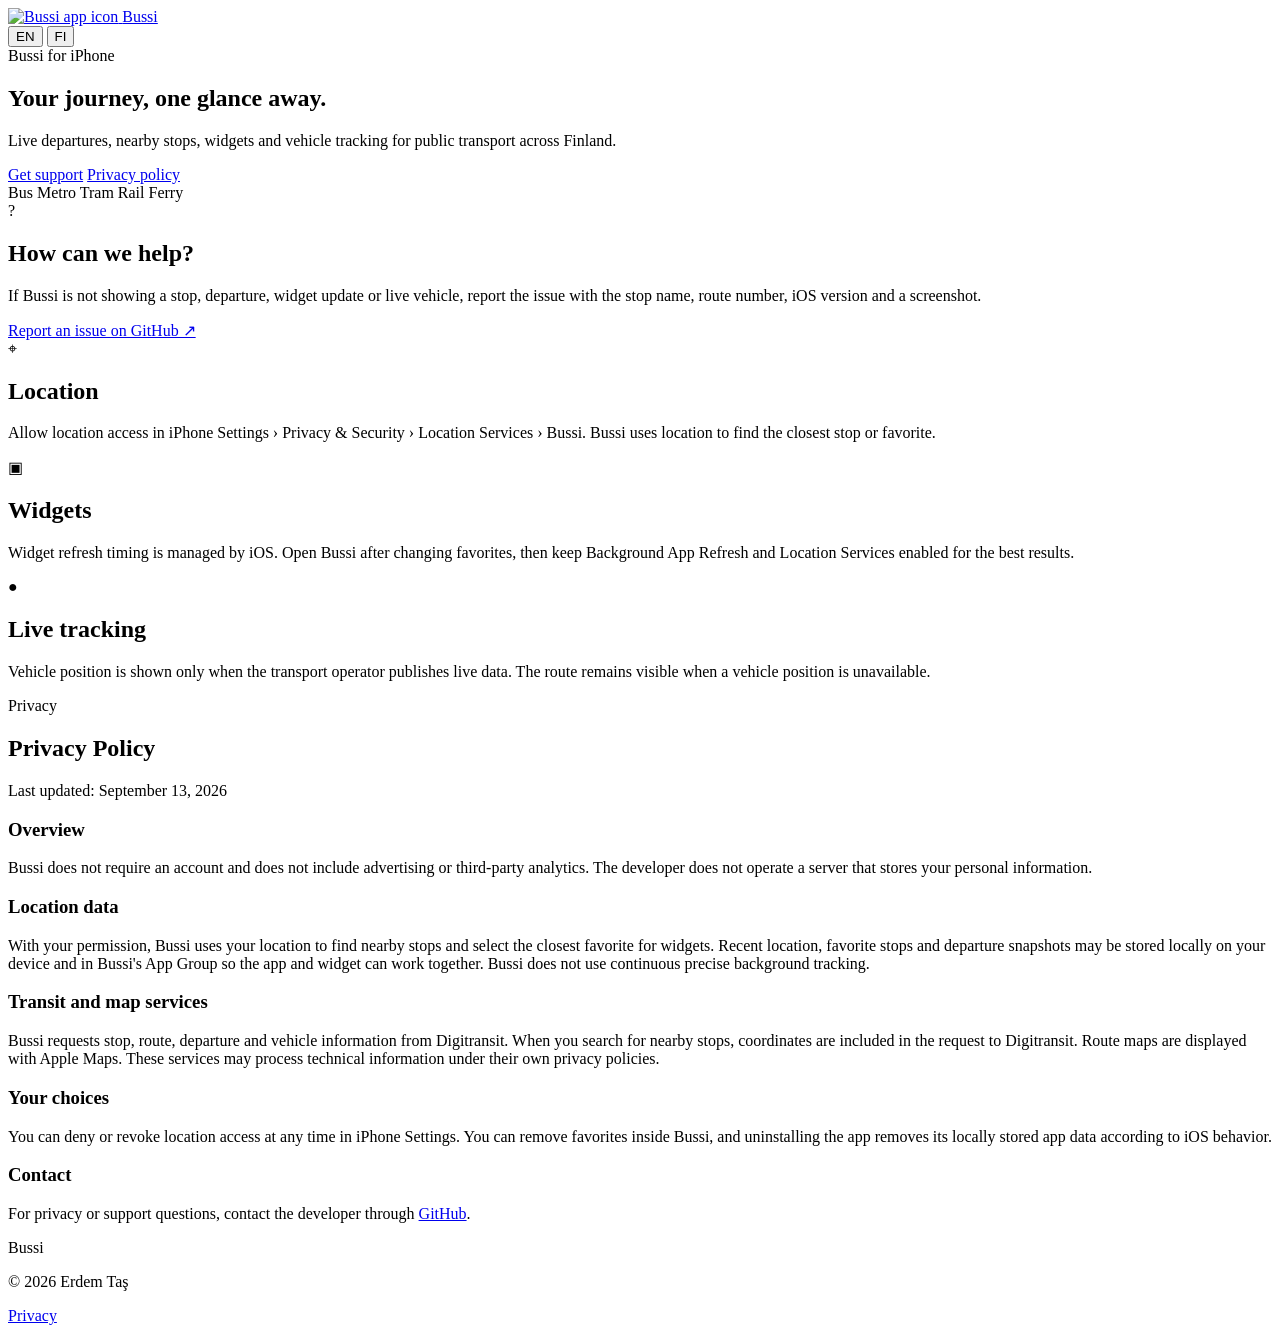
==== index.html @ bdcd13f4 "Add bilingual support and privacy page" ====
<!doctype html>
<html lang="en">
<head>
  <meta charset="utf-8">
  <meta name="viewport" content="width=device-width, initial-scale=1">
  <meta name="description" content="Official support and privacy information for Bussi, a public transport companion for Finland.">
  <meta name="theme-color" content="#68d9e6">
  <title>Bussi Support</title>
  <link rel="icon" href="assets/bussi-icon.svg">
  <link rel="stylesheet" href="styles.css">
</head>
<body>
  <div class="route-lines" aria-hidden="true"></div>
  <header class="topbar">
    <a class="brand" href="#top" aria-label="Bussi Support home">
      <img src="assets/bussi-icon.svg" alt="Bussi app icon">
      <span>Bussi</span>
    </a>
    <nav aria-label="Language">
      <button class="language active" type="button" data-language="en">EN</button>
      <button class="language" type="button" data-language="fi">FI</button>
    </nav>
  </header>

  <main id="top">
    <section class="hero">
      <div class="eyebrow" data-en="Bussi for iPhone" data-fi="Bussi iPhonelle">Bussi for iPhone</div>
      <h1 data-en="Your journey, one glance away." data-fi="Matkasi yhdellä silmäyksellä.">Your journey, one glance away.</h1>
      <p data-en="Live departures, nearby stops, widgets and vehicle tracking for public transport across Finland." data-fi="Ajantasaiset lähdöt, lähipysäkit, widgetit ja ajoneuvojen seuranta Suomen joukkoliikenteeseen.">Live departures, nearby stops, widgets and vehicle tracking for public transport across Finland.</p>
      <div class="hero-actions">
        <a class="primary" href="#support" data-en="Get support" data-fi="Tuki">Get support</a>
        <a class="secondary" href="#privacy" data-en="Privacy policy" data-fi="Tietosuojaseloste">Privacy policy</a>
      </div>
      <div class="mode-row" aria-label="Supported transport modes">
        <span class="mode bus">Bus</span>
        <span class="mode metro">Metro</span>
        <span class="mode tram">Tram</span>
        <span class="mode rail">Rail</span>
        <span class="mode ferry">Ferry</span>
      </div>
    </section>

    <section class="cards" id="support">
      <article class="card featured">
        <div class="card-icon">?</div>
        <div>
          <h2 data-en="How can we help?" data-fi="Kuinka voimme auttaa?">How can we help?</h2>
          <p data-en="If Bussi is not showing a stop, departure, widget update or live vehicle, report the issue with the stop name, route number, iOS version and a screenshot." data-fi="Jos Bussi ei näytä pysäkkiä, lähtöä, widget-päivitystä tai ajoneuvon sijaintia, ilmoita pysäkin nimi, linjanumero, iOS-versio ja liitä kuvakaappaus.">If Bussi is not showing a stop, departure, widget update or live vehicle, report the issue with the stop name, route number, iOS version and a screenshot.</p>
          <a class="text-link" href="https://github.com/erdemtas-et/bussi-support/issues/new" data-en="Report an issue on GitHub ↗" data-fi="Ilmoita ongelmasta GitHubissa ↗">Report an issue on GitHub ↗</a>
        </div>
      </article>

      <article class="card">
        <div class="card-icon pin">⌖</div>
        <div>
          <h2 data-en="Location" data-fi="Sijainti">Location</h2>
          <p data-en="Allow location access in iPhone Settings › Privacy & Security › Location Services › Bussi. Bussi uses location to find the closest stop or favorite." data-fi="Salli sijainti kohdassa iPhonen Asetukset › Tietosuoja ja suojaus › Sijaintipalvelut › Bussi. Bussi käyttää sijaintia lähimmän pysäkin tai suosikin löytämiseen.">Allow location access in iPhone Settings › Privacy & Security › Location Services › Bussi. Bussi uses location to find the closest stop or favorite.</p>
        </div>
      </article>

      <article class="card">
        <div class="card-icon widget">▣</div>
        <div>
          <h2 data-en="Widgets" data-fi="Widgetit">Widgets</h2>
          <p data-en="Widget refresh timing is managed by iOS. Open Bussi after changing favorites, then keep Background App Refresh and Location Services enabled for the best results." data-fi="iOS hallitsee widgettien päivitysaikataulua. Avaa Bussi suosikkien vaihtamisen jälkeen ja pidä taustapäivitys sekä sijaintipalvelut käytössä parhaan tuloksen saamiseksi.">Widget refresh timing is managed by iOS. Open Bussi after changing favorites, then keep Background App Refresh and Location Services enabled for the best results.</p>
        </div>
      </article>

      <article class="card">
        <div class="card-icon live">●</div>
        <div>
          <h2 data-en="Live tracking" data-fi="Reaaliaikainen seuranta">Live tracking</h2>
          <p data-en="Vehicle position is shown only when the transport operator publishes live data. The route remains visible when a vehicle position is unavailable." data-fi="Ajoneuvon sijainti näytetään vain, kun liikennöitsijä julkaisee reaaliaikaista dataa. Reitti näkyy edelleen, vaikka ajoneuvon sijaintia ei olisi saatavilla.">Vehicle position is shown only when the transport operator publishes live data. The route remains visible when a vehicle position is unavailable.</p>
        </div>
      </article>
    </section>

    <section class="legal" id="privacy">
      <div class="legal-heading">
        <span data-en="Privacy" data-fi="Tietosuoja">Privacy</span>
        <h2 data-en="Privacy Policy" data-fi="Tietosuojaseloste">Privacy Policy</h2>
        <p data-en="Last updated: September 13, 2026" data-fi="Päivitetty viimeksi: 13. syyskuuta 2026">Last updated: September 13, 2026</p>
      </div>

      <div class="legal-content">
        <h3 data-en="Overview" data-fi="Yleistä">Overview</h3>
        <p data-en="Bussi does not require an account and does not include advertising or third-party analytics. The developer does not operate a server that stores your personal information." data-fi="Bussi ei vaadi käyttäjätiliä eikä sisällä mainontaa tai kolmannen osapuolen analytiikkaa. Kehittäjä ei ylläpidä palvelinta, joka tallentaisi henkilötietojasi.">Bussi does not require an account and does not include advertising or third-party analytics. The developer does not operate a server that stores your personal information.</p>

        <h3 data-en="Location data" data-fi="Sijaintitiedot">Location data</h3>
        <p data-en="With your permission, Bussi uses your location to find nearby stops and select the closest favorite for widgets. Recent location, favorite stops and departure snapshots may be stored locally on your device and in Bussi's App Group so the app and widget can work together. Bussi does not use continuous precise background tracking." data-fi="Luvallasi Bussi käyttää sijaintiasi lähellä olevien pysäkkien löytämiseen ja widgetissä näytettävän lähimmän suosikin valintaan. Viimeisin sijainti, suosikkipysäkit ja lähtötilanne voidaan tallentaa paikallisesti laitteellesi ja Bussi-sovellusryhmään, jotta sovellus ja widget toimivat yhdessä. Bussi ei käytä jatkuvaa tarkkaa taustaseurantaa.">With your permission, Bussi uses your location to find nearby stops and select the closest favorite for widgets. Recent location, favorite stops and departure snapshots may be stored locally on your device and in Bussi's App Group so the app and widget can work together. Bussi does not use continuous precise background tracking.</p>

        <h3 data-en="Transit and map services" data-fi="Joukkoliikenne- ja karttapalvelut">Transit and map services</h3>
        <p data-en="Bussi requests stop, route, departure and vehicle information from Digitransit. When you search for nearby stops, coordinates are included in the request to Digitransit. Route maps are displayed with Apple Maps. These services may process technical information under their own privacy policies." data-fi="Bussi hakee pysäkki-, reitti-, lähtö- ja ajoneuvotietoja Digitransitista. Kun haet lähellä olevia pysäkkejä, sijaintikoordinaatit sisältyvät Digitransitille lähetettävään pyyntöön. Reittikartat näytetään Apple Mapsilla. Nämä palvelut voivat käsitellä teknisiä tietoja omien tietosuojakäytäntöjensä mukaisesti.">Bussi requests stop, route, departure and vehicle information from Digitransit. When you search for nearby stops, coordinates are included in the request to Digitransit. Route maps are displayed with Apple Maps. These services may process technical information under their own privacy policies.</p>

        <h3 data-en="Your choices" data-fi="Valintasi">Your choices</h3>
        <p data-en="You can deny or revoke location access at any time in iPhone Settings. You can remove favorites inside Bussi, and uninstalling the app removes its locally stored app data according to iOS behavior." data-fi="Voit estää tai perua sijaintiluvan milloin tahansa iPhonen asetuksissa. Voit poistaa suosikit Bussissa, ja sovelluksen poistaminen poistaa sen paikallisesti tallennetut tiedot iOS:n toimintaperiaatteiden mukaisesti.">You can deny or revoke location access at any time in iPhone Settings. You can remove favorites inside Bussi, and uninstalling the app removes its locally stored app data according to iOS behavior.</p>

        <h3 data-en="Contact" data-fi="Yhteystiedot">Contact</h3>
        <p><span data-en="For privacy or support questions, contact the developer through " data-fi="Tietosuoja- ja tukikysymyksissä ota yhteyttä kehittäjään ">For privacy or support questions, contact the developer through </span><a href="https://github.com/erdemtas-et">GitHub</a>.</p>
      </div>
    </section>
  </main>

  <footer>
    <div class="brand compact"><img src="assets/bussi-icon.svg" alt=""><span>Bussi</span></div>
    <p>© 2026 Erdem Taş</p>
    <a href="#privacy" data-en="Privacy" data-fi="Tietosuoja">Privacy</a>
  </footer>

  <script src="script.js"></script>
</body>
</html>
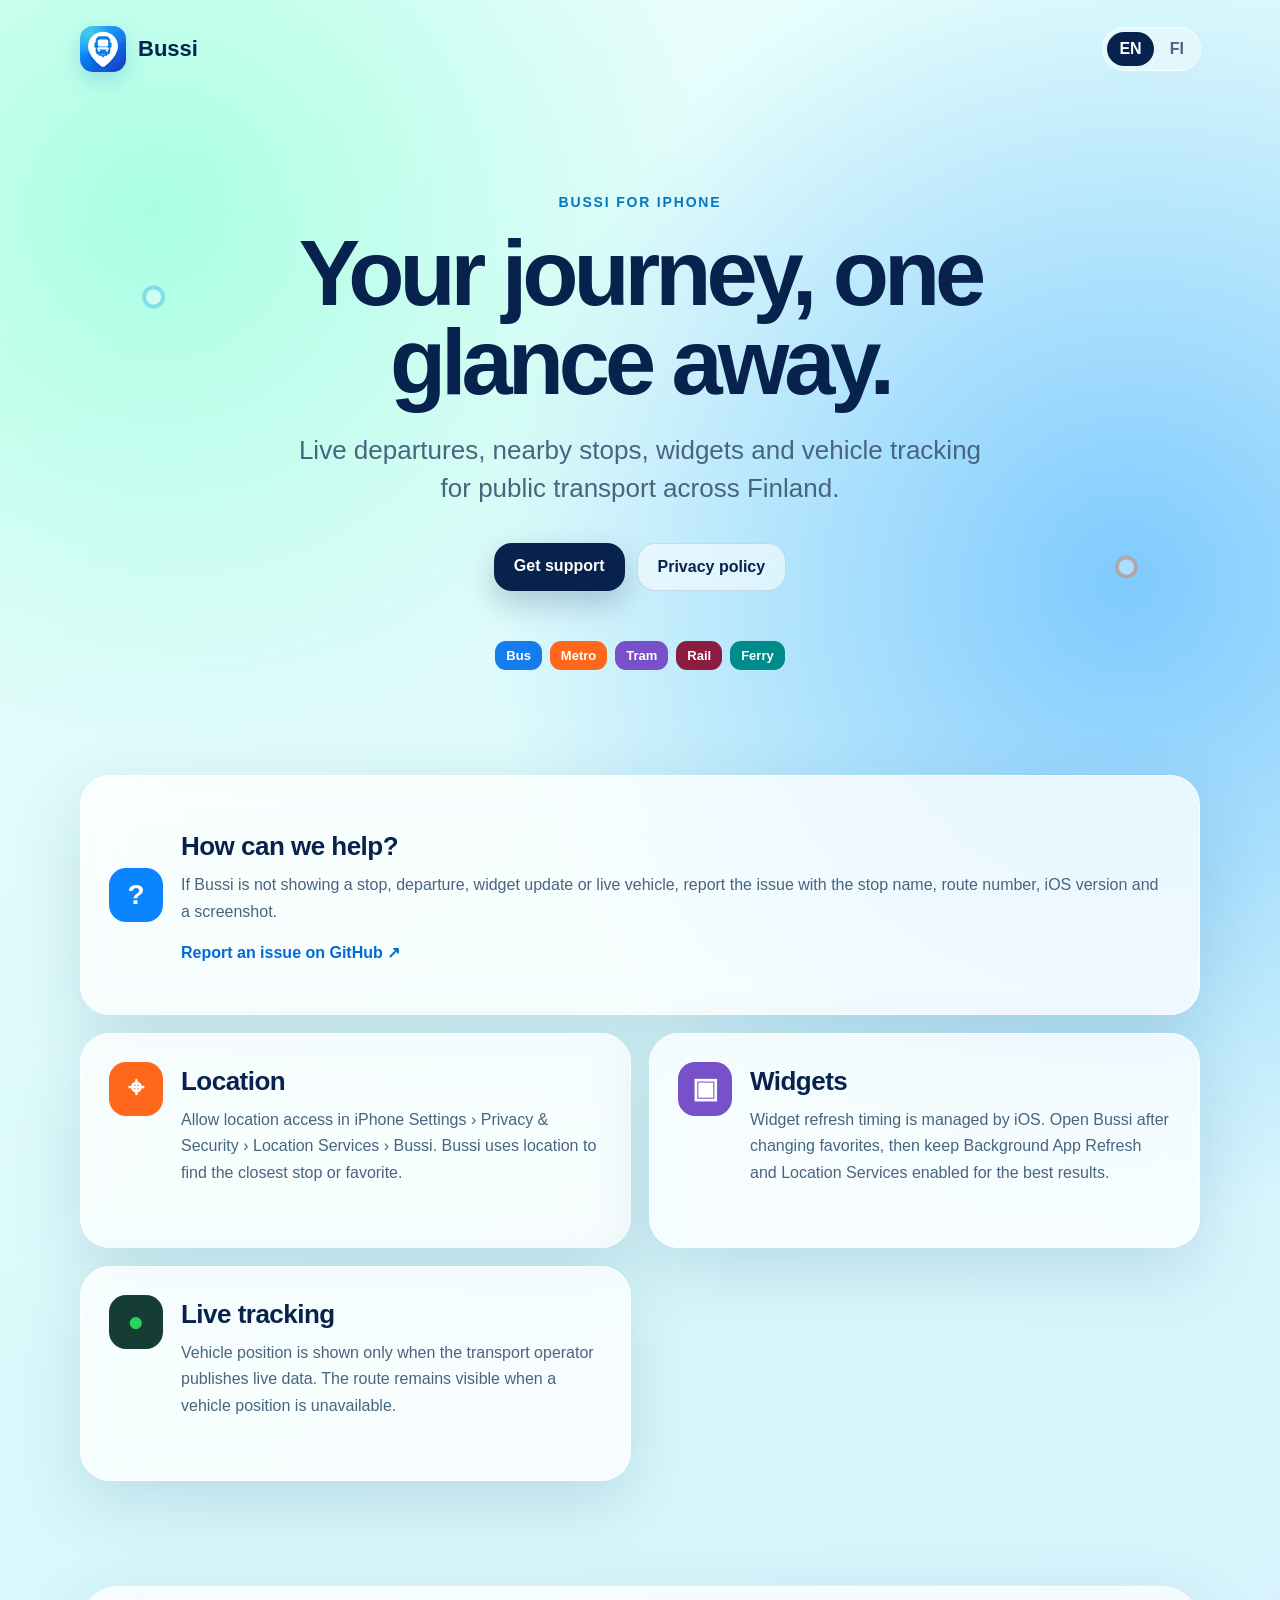
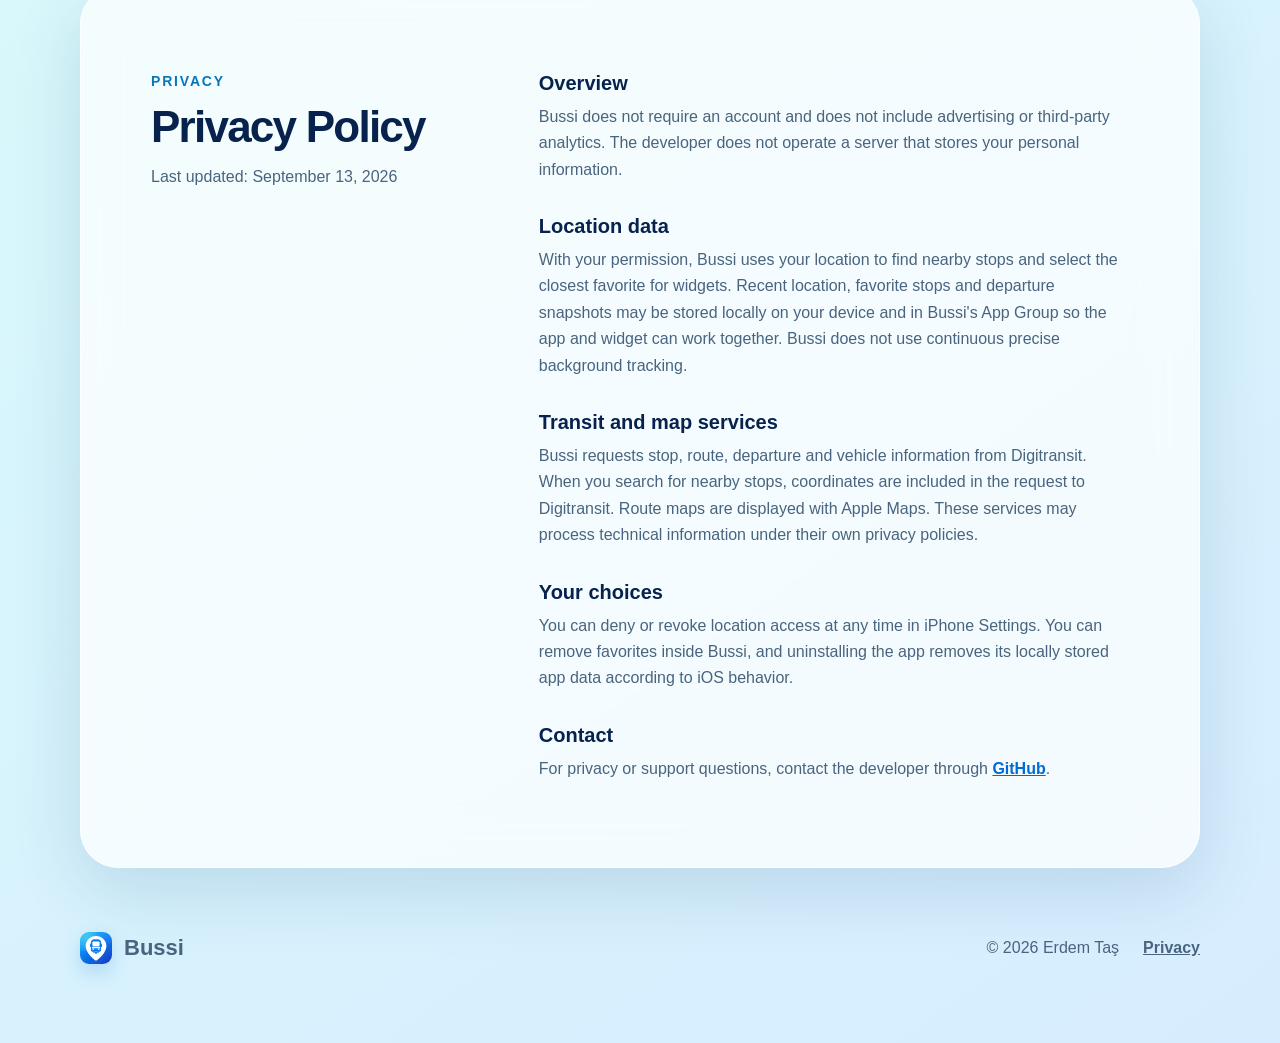
==== commit 48ca39b7: "Localize transport mode labels" ====
--- a/index.html
+++ b/index.html
@@ -32,11 +32,11 @@
         <a class="secondary" href="#privacy" data-en="Privacy policy" data-fi="Tietosuojaseloste">Privacy policy</a>
       </div>
       <div class="mode-row" aria-label="Supported transport modes">
-        <span class="mode bus">Bus</span>
-        <span class="mode metro">Metro</span>
-        <span class="mode tram">Tram</span>
-        <span class="mode rail">Rail</span>
-        <span class="mode ferry">Ferry</span>
+        <span class="mode bus" data-en="Bus" data-fi="Bussi">Bus</span>
+        <span class="mode metro" data-en="Metro" data-fi="Metro">Metro</span>
+        <span class="mode tram" data-en="Tram" data-fi="Raitiovaunu">Tram</span>
+        <span class="mode rail" data-en="Rail" data-fi="Juna">Rail</span>
+        <span class="mode ferry" data-en="Ferry" data-fi="Lautta">Ferry</span>
       </div>
     </section>
 
--- a/styles.css
+++ b/styles.css
@@ -0,0 +1,105 @@
+:root {
+  color-scheme: light dark;
+  --ink: #06224d;
+  --muted: #48647e;
+  --blue: #0a84ff;
+  --card: rgba(255, 255, 255, .78);
+  --line: rgba(9, 53, 93, .12);
+  --shadow: 0 22px 70px rgba(0, 64, 105, .14);
+}
+
+* { box-sizing: border-box; }
+html { scroll-behavior: smooth; }
+body {
+  margin: 0;
+  min-height: 100vh;
+  color: var(--ink);
+  font-family: -apple-system, BlinkMacSystemFont, "SF Pro Display", "Segoe UI", sans-serif;
+  background:
+    radial-gradient(circle at 12% 8%, rgba(166, 255, 225, .95), transparent 34rem),
+    radial-gradient(circle at 88% 22%, rgba(111, 194, 255, .85), transparent 40rem),
+    linear-gradient(145deg, #ecfffb 0%, #d8f8fb 44%, #d7edff 100%);
+}
+
+a { color: inherit; }
+.route-lines {
+  position: fixed;
+  inset: 0;
+  pointer-events: none;
+  opacity: .35;
+  background:
+    radial-gradient(circle at 12% 33%, white 0 7px, #19a9df 8px 11px, transparent 12px),
+    radial-gradient(circle at 88% 63%, white 0 7px, #ff6b18 8px 11px, transparent 12px);
+}
+
+.topbar, main, footer { width: min(1120px, calc(100% - 40px)); margin-inline: auto; }
+.topbar {
+  position: relative;
+  z-index: 3;
+  display: flex;
+  align-items: center;
+  justify-content: space-between;
+  padding: 26px 0;
+}
+.brand { display: inline-flex; align-items: center; gap: 12px; font-size: 22px; font-weight: 760; text-decoration: none; }
+.brand img { width: 46px; height: 46px; border-radius: 13px; box-shadow: 0 8px 20px rgba(0, 112, 210, .2); }
+.brand.compact img { width: 32px; height: 32px; border-radius: 9px; }
+nav { display: flex; gap: 4px; padding: 4px; border: 1px solid rgba(255,255,255,.65); border-radius: 999px; background: rgba(255,255,255,.4); backdrop-filter: blur(20px); }
+.language { border: 0; border-radius: 999px; padding: 8px 12px; color: var(--muted); background: transparent; font: inherit; font-weight: 700; cursor: pointer; }
+.language.active { color: white; background: var(--ink); }
+
+.hero { position: relative; z-index: 1; padding: 95px 0 80px; text-align: center; }
+.eyebrow, .legal-heading > span { display: inline-block; color: #0876bf; font-size: 14px; font-weight: 760; letter-spacing: .13em; text-transform: uppercase; }
+.hero h1 { max-width: 850px; margin: 18px auto; font-size: clamp(48px, 8vw, 92px); line-height: .97; letter-spacing: -.055em; }
+.hero > p { max-width: 710px; margin: 25px auto 0; color: var(--muted); font-size: clamp(19px, 2.4vw, 26px); line-height: 1.45; }
+.hero-actions { display: flex; justify-content: center; gap: 12px; margin-top: 35px; }
+.hero-actions a { border-radius: 18px; padding: 14px 20px; font-weight: 720; text-decoration: none; }
+.primary { color: white; background: var(--ink); box-shadow: 0 12px 30px rgba(6,34,77,.22); }
+.secondary { border: 1px solid rgba(6,34,77,.13); background: rgba(255,255,255,.55); backdrop-filter: blur(20px); }
+.mode-row { display: flex; flex-wrap: wrap; justify-content: center; gap: 8px; margin-top: 50px; }
+.mode { padding: 7px 11px; color: white; border-radius: 11px; font-size: 13px; font-weight: 780; }
+.bus { background: #147cec; }.metro { background: #ff671d; }.tram { background: #7651c9; }.rail { background: #8c1d40; }.ferry { background: #008b8b; }
+
+.cards { position: relative; z-index: 1; display: grid; grid-template-columns: repeat(2, minmax(0, 1fr)); gap: 18px; padding: 25px 0 105px; }
+.card { display: flex; gap: 18px; min-height: 215px; padding: 28px; border: 1px solid rgba(255,255,255,.82); border-radius: 30px; background: var(--card); box-shadow: var(--shadow); backdrop-filter: blur(24px); }
+.card.featured { grid-column: 1 / -1; min-height: 240px; align-items: center; }
+.card-icon { flex: 0 0 auto; display: grid; place-items: center; width: 54px; height: 54px; color: white; border-radius: 17px; background: var(--blue); font-size: 28px; font-weight: 800; }
+.card-icon.pin { background: #ff671d; }.card-icon.widget { background: #7651c9; }.card-icon.live { color: #27d45b; background: #163d34; }
+.card h2 { margin: 4px 0 10px; font-size: 26px; letter-spacing: -.02em; }
+.card p, .legal-content p { margin: 0; color: var(--muted); font-size: 16px; line-height: 1.65; }
+.text-link { display: inline-block; margin-top: 18px; color: #006bd6; font-weight: 720; text-decoration: none; }
+
+.legal { position: relative; z-index: 1; display: grid; grid-template-columns: .7fr 1.3fr; gap: 70px; padding: 85px 70px; border: 1px solid rgba(255,255,255,.85); border-radius: 38px; background: rgba(255,255,255,.72); box-shadow: var(--shadow); backdrop-filter: blur(26px); }
+.legal-heading { position: sticky; top: 30px; align-self: start; }
+.legal-heading h2 { margin: 12px 0; font-size: 44px; letter-spacing: -.04em; }
+.legal-heading p { color: var(--muted); }
+.legal-content h3 { margin: 32px 0 9px; font-size: 20px; }
+.legal-content h3:first-child { margin-top: 0; }
+.legal-content a { color: #006bd6; font-weight: 700; }
+
+footer { position: relative; z-index: 1; display: flex; align-items: center; gap: 24px; padding: 55px 0 70px; color: var(--muted); }
+footer p { margin-left: auto; }
+footer a { font-weight: 650; }
+
+@media (prefers-color-scheme: dark) {
+  :root { --ink: #f4fbff; --muted: #aac1d4; --card: rgba(8, 28, 48, .72); --line: rgba(255,255,255,.1); --shadow: 0 22px 70px rgba(0,0,0,.25); }
+  body { background: radial-gradient(circle at 12% 8%, #164b4a, transparent 34rem), radial-gradient(circle at 88% 22%, #123f70, transparent 40rem), linear-gradient(145deg, #071727, #08243b); }
+  nav, .secondary, .legal { background: rgba(8,28,48,.58); border-color: rgba(255,255,255,.12); }
+  .language.active, .primary { color: #06224d; background: #eefcff; }
+  .eyebrow, .legal-heading > span, .text-link, .legal-content a { color: #5fc8ff; }
+}
+
+@media (max-width: 760px) {
+  .topbar, main, footer { width: min(100% - 24px, 1120px); }
+  .hero { padding: 65px 10px 55px; }
+  .hero h1 { font-size: clamp(46px, 15vw, 66px); }
+  .hero-actions { flex-direction: column; align-items: stretch; }
+  .cards { grid-template-columns: 1fr; padding-bottom: 60px; }
+  .card.featured { grid-column: auto; }
+  .card { padding: 23px; border-radius: 25px; }
+  .legal { grid-template-columns: 1fr; gap: 35px; padding: 34px 24px; border-radius: 28px; }
+  .legal-heading { position: static; }
+  .legal-heading h2 { font-size: 38px; }
+  footer { flex-wrap: wrap; }
+  footer p { width: 100%; order: 3; margin: 0; }
+}
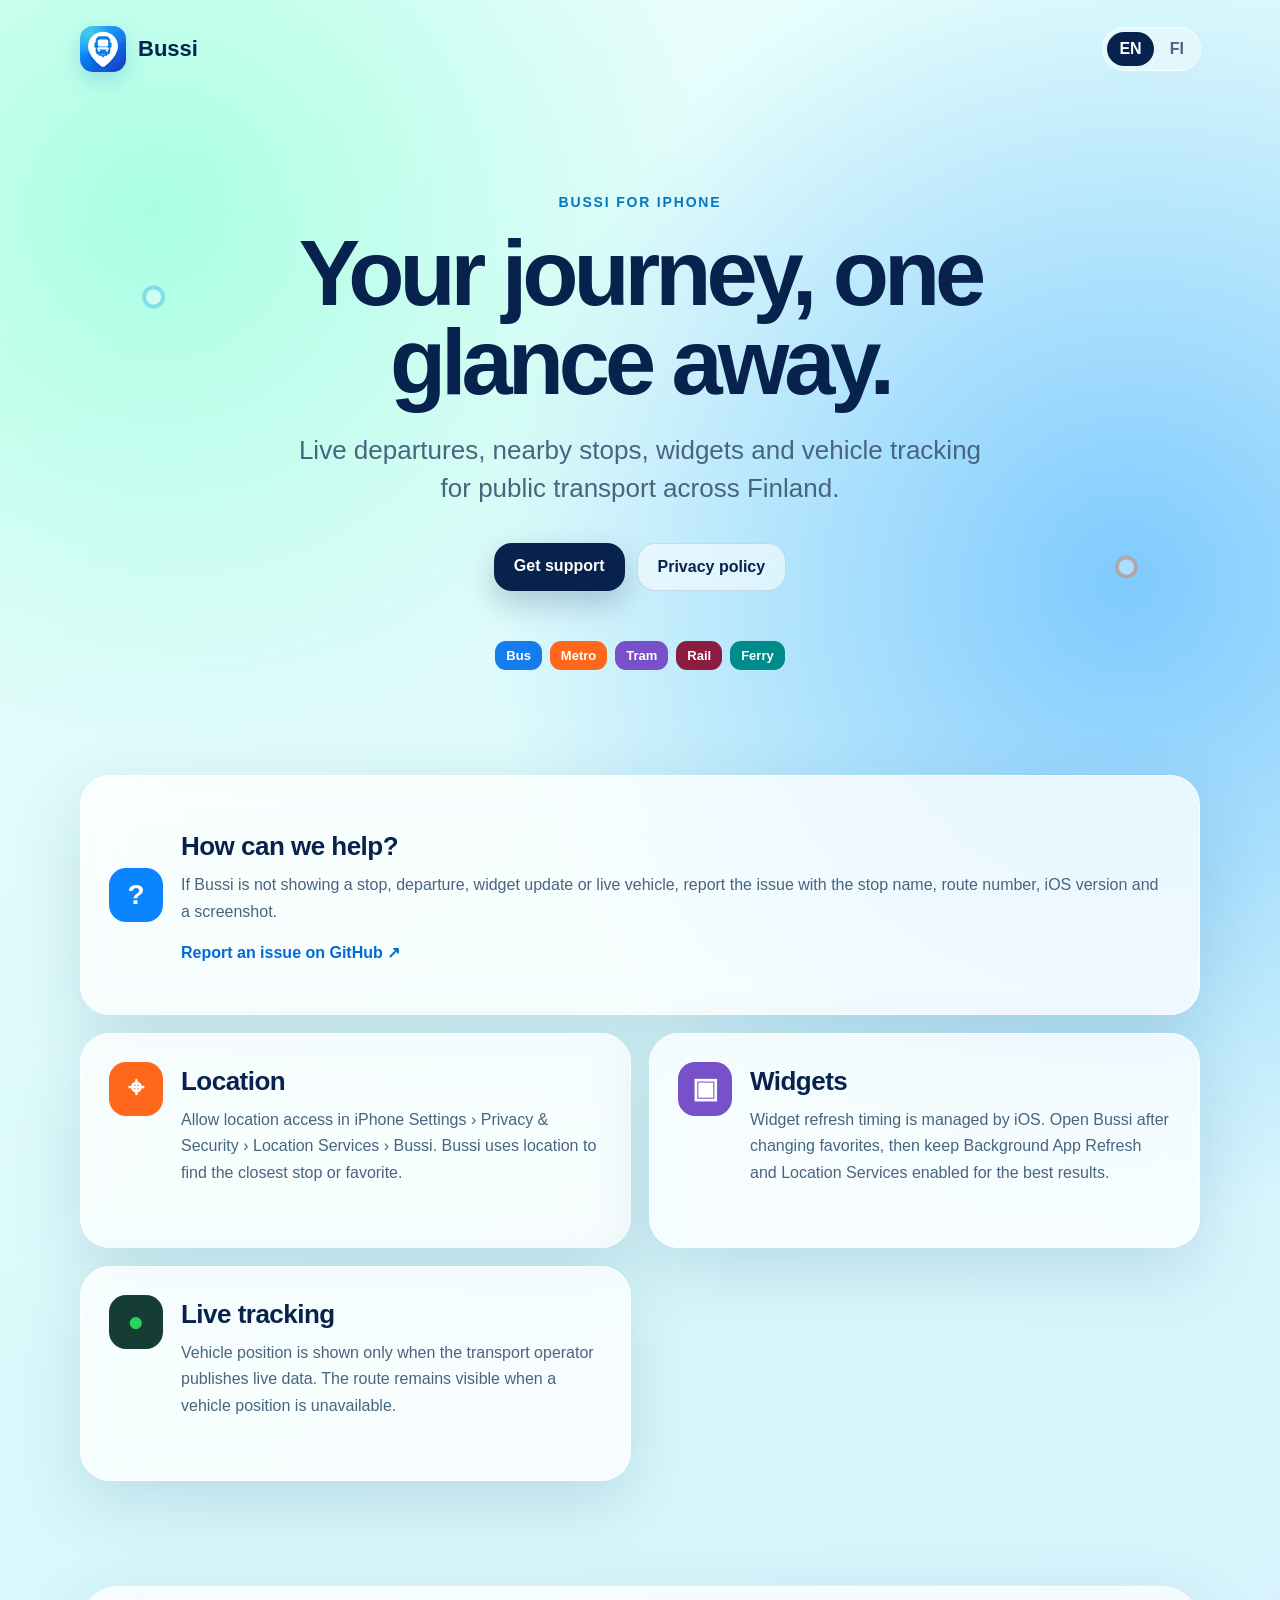
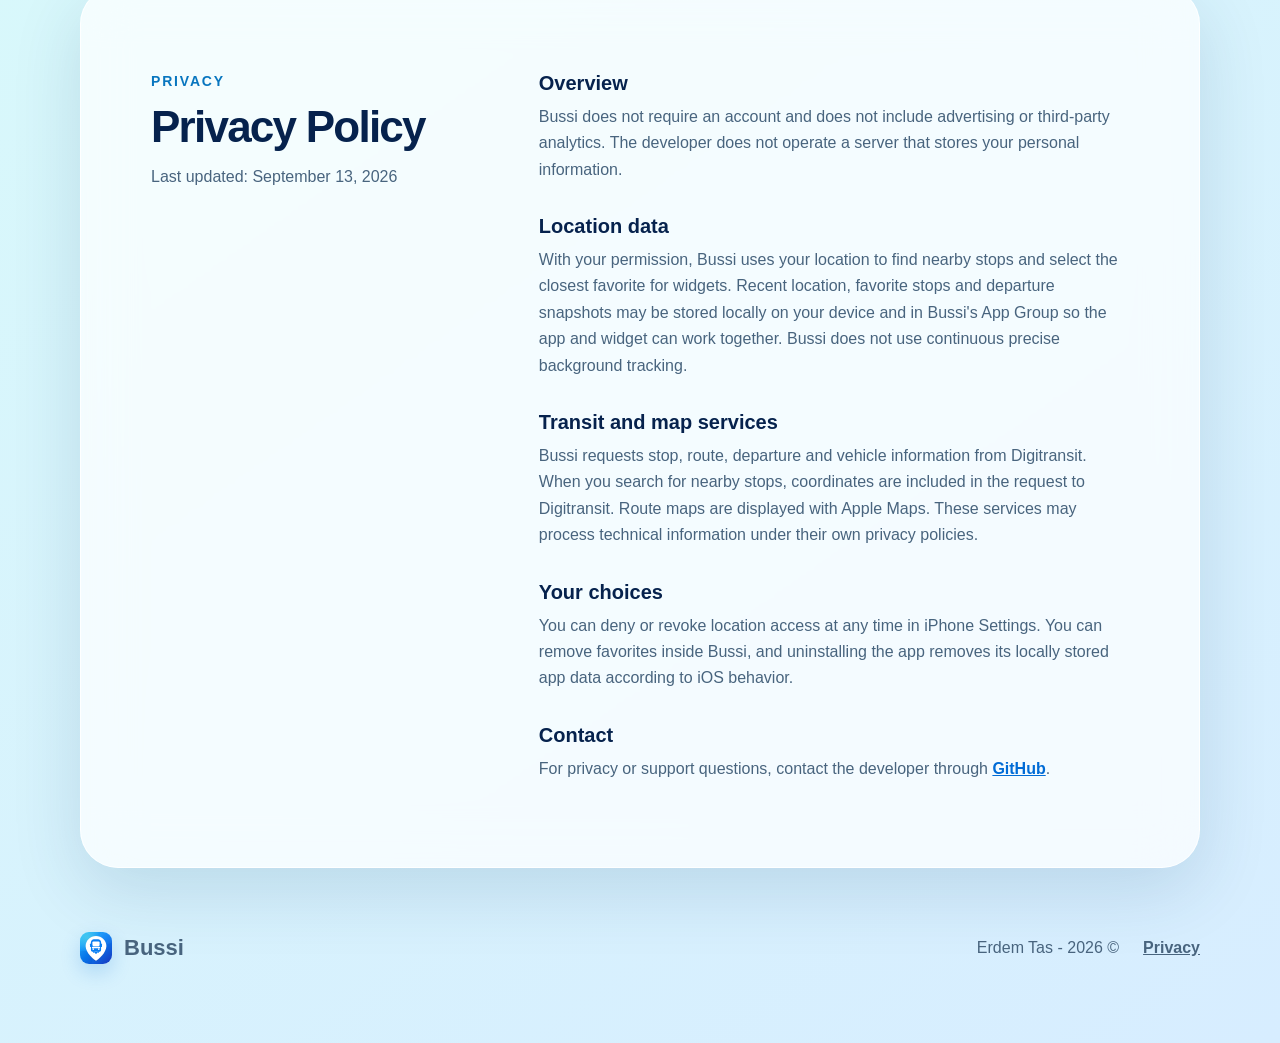
==== commit 39600e5b: "Update footer copyright text" ====
--- a/index.html
+++ b/index.html
@@ -103,7 +103,7 @@
 
   <footer>
     <div class="brand compact"><img src="assets/bussi-icon.svg" alt=""><span>Bussi</span></div>
-    <p>© 2026 Erdem Taş</p>
+    <p>Erdem Tas - 2026 ©</p>
     <a href="#privacy" data-en="Privacy" data-fi="Tietosuoja">Privacy</a>
   </footer>
 
